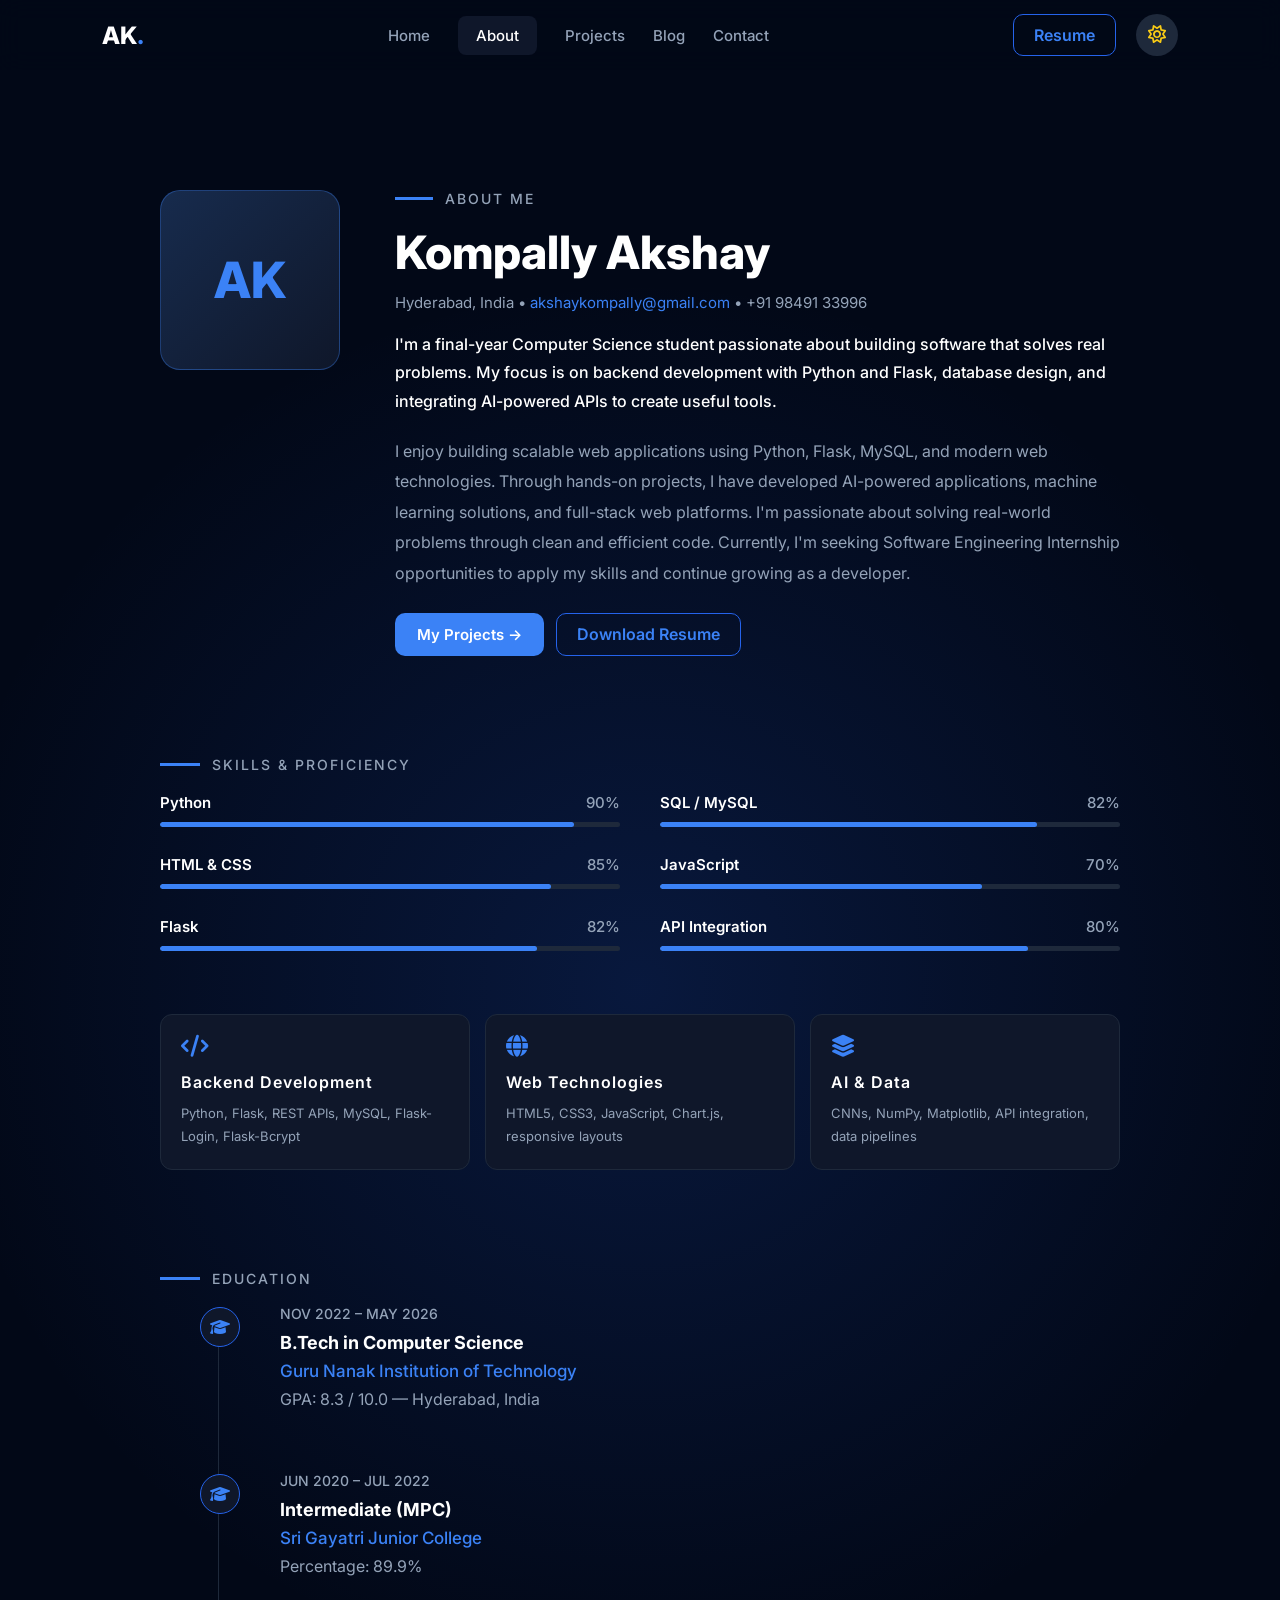
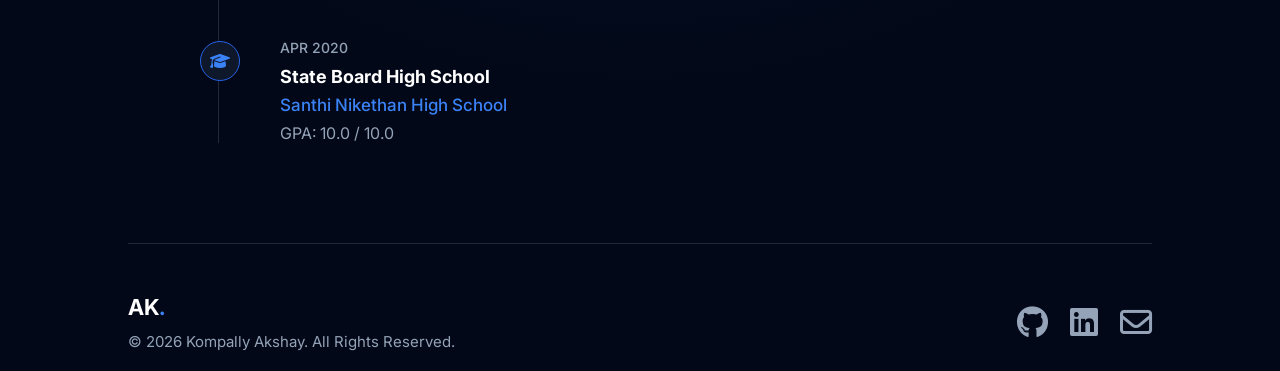
==== about.html @ cfcd13ac "Added the Portfoilio files" ====
<!DOCTYPE html>
<html lang="en">
<head>
<meta charset="UTF-8">
<meta name="viewport" content="width=device-width, initial-scale=1.0">
<title>Akshay Portfolio</title>

<link rel="preconnect" href="https://fonts.googleapis.com">
<link href="https://fonts.googleapis.com/css2?family=Inter:wght@300;400;500;600;700;800&display=swap" rel="stylesheet">

<link rel="stylesheet" href="style.css">

<link rel="stylesheet" href="https://cdnjs.cloudflare.com/ajax/libs/font-awesome/6.5.1/css/all.min.css">


</head>
<body>

<header class="navbar">
    <div class="logo">AK<span>.</span></div> 

    <nav>
        <ul>
            <li><a href="index.html">Home</a></li>
            <li><a class="active" href="about.html">About</a></li>
            <li><a href="projects.html">Projects</a></li>
            <li><a href="blog.html">Blog</a></li>
            <li><a href="contact.html">Contact</a></li>
        </ul>
    </nav>

    <div class="right-side">
        <a href="assets/Kompally_Akshay_Resume.pdf" target="_blank" class="resume-btn">Resume</a>
        <i class="fa-regular fa-sun" id="theme-toggle"></i>
    </div>
</header>
<br><br><br><br><br>

<section class="about-page">

    <div class="about-container">

        <div class="about-card">
            <h1>AK</h1>
        </div>

        <div class="about-content">

            <div class="about-title">
                <span class="line"></span>
                <h2>ABOUT ME</h2>
            </div>

            <h1 class="about-name">Kompally Akshay</h1>

            <div class="about-info">
                Hyderabad, India •
                <a href="#">akshaykompally@gmail.com</a>
                • +91 98491 33996
            </div>

            <p class="about-highlight">
                I'm a final-year Computer Science student passionate about building software that solves real problems.
                My focus is on backend development with Python and Flask, database design, and integrating AI-powered APIs to create useful tools.
            </p>

            <p class="about-description">
               I enjoy building scalable web applications using Python, Flask, MySQL, and modern web technologies. Through hands-on projects, 
               I have developed AI-powered applications, machine learning solutions, and full-stack web platforms. I'm passionate about solving real-world problems through clean and efficient code. Currently,
               I'm seeking Software Engineering Internship opportunities to apply my skills and continue growing as a developer.
            </p>

            <div class="about-buttons">
                <a href="projects.html" class="primary-btn">
                    My Projects →
                </a>

                <a href="assets/Kompally_Akshay_Resume.pdf" target="_blank" class="resume-btn">
                    Download Resume
                </a>
            </div>

        </div>

    </div>

</section>

<section class="skills-proficiency">

    <div class="section-title">
        <span class="line"></span>
        <h2>SKILLS & PROFICIENCY</h2>
    </div>

    <div class="skills-grid">

        <!-- Left Column -->

        <div class="skill-column">

            <div class="skill">
                <div class="skill-header">
                    <span>Python</span>
                    <span>90%</span>
                </div>

                <div class="progress-bar">
                    <div class="progress python"></div>
                </div>
            </div>

            <div class="skill">
                <div class="skill-header">
                    <span>HTML & CSS</span>
                    <span>85%</span>
                </div>

                <div class="progress-bar">
                    <div class="progress html"></div>
                </div>
            </div>

            <div class="skill">
                <div class="skill-header">
                    <span>Flask</span>
                    <span>82%</span>
                </div>

                <div class="progress-bar">
                    <div class="progress flask"></div>
                </div>
            </div>

        </div>

        <!-- Right Column -->

        <div class="skill-column">

            <div class="skill">
                <div class="skill-header">
                    <span>SQL / MySQL</span>
                    <span>82%</span>
                </div>

                <div class="progress-bar">
                    <div class="progress sql"></div>
                </div>
            </div>

            <div class="skill">
                <div class="skill-header">
                    <span>JavaScript</span>
                    <span>70%</span>
                </div>

                <div class="progress-bar">
                    <div class="progress js"></div>
                </div>
            </div>

            <div class="skill">
                <div class="skill-header">
                    <span>API Integration</span>
                    <span>80%</span>
                </div>

                <div class="progress-bar">
                    <div class="progress api"></div>
                </div>
            </div>

        </div>

    </div>

    <!-- Cards -->

    <div class="skill-cards">

        <div class="skill-card">

            <i class="fa-solid fa-code"></i>

            <h3>Backend Development</h3>

            <p>
                Python, Flask, REST APIs,
                MySQL, Flask-Login,
                Flask-Bcrypt
            </p>

        </div>

        <div class="skill-card">

            <i class="fa-solid fa-globe"></i>

            <h3>Web Technologies</h3>

            <p>
                HTML5, CSS3, JavaScript,
                Chart.js, responsive layouts
            </p>

        </div>

        <div class="skill-card">

            <i class="fa-solid fa-layer-group"></i>

            <h3>AI & Data</h3>

            <p>
                CNNs, NumPy, Matplotlib,
                API integration,
                data pipelines
            </p>

        </div>

    </div>

</section>


<section class="education-section">

    <div class="section-title">
        <span class="line"></span>
        <h2>EDUCATION</h2>
    </div>

    <div class="timeline">

        <!-- Item 1 -->

        <div class="timeline-item">

            <div class="timeline-icon">
                <i class="fa-solid fa-graduation-cap"></i>
            </div>

            <div class="timeline-content">

                <span class="timeline-date">
                    NOV 2022 – MAY 2026
                </span>

                <h3>B.Tech in Computer Science</h3>

                <h4>Guru Nanak Institution of Technology</h4>

                <p>
                    GPA: 8.3 / 10.0 — Hyderabad, India
                </p>

            </div>

        </div>

        <!-- Item 2 -->

        <div class="timeline-item">

            <div class="timeline-icon">
                <i class="fa-solid fa-graduation-cap"></i>
            </div>

            <div class="timeline-content">

                <span class="timeline-date">
                    JUN 2020 – JUL 2022
                </span>

                <h3>Intermediate (MPC)</h3>

                <h4>Sri Gayatri Junior College</h4>

                <p>
                    Percentage: 89.9%
                </p>

            </div>

        </div>

        <!-- Item 3 -->

        <div class="timeline-item">

            <div class="timeline-icon">
                <i class="fa-solid fa-graduation-cap"></i>
            </div>

            <div class="timeline-content">

                <span class="timeline-date">
                    APR 2020
                </span>

                <h3>State Board High School</h3>

                <h4>Santhi Nikethan High School</h4>

                <p>
                    GPA: 10.0 / 10.0
                </p>

            </div>

        </div>

    </div>

</section>


<footer class="footer">

    <div class="footer-content">

        <div class="footer-left">
            <h2>AK<span>.</span></h2>
            <p> © 2026 Kompally Akshay. All Rights Reserved.</p>
        </div>

        

        <div class="footer-right">
            <a href="https://github.com/Akshaykompally" target="_blank"><i class="fa-brands fa-github"></i></a>
            <a href="https://www.linkedin.com/in/kompallyakshay/" target="_blank"><i class="fa-brands fa-linkedin"></i></a>
            <a href="mailto:akshay.kompally@gmail.com" target="_blank"><i class="fa-regular fa-envelope"></i></a>
        </div>

    </div>

</footer> 

<script src="script.js"></script>

</body>
---- style.css ----
*{
    margin:0;
    padding:0;
    box-sizing:border-box;
    font-family:'Inter',sans-serif;
    scroll-behavior:smooth;
}

body{
    min-height:100vh;
    color:#fff;
    overflow-x:hidden;

    background:
    radial-gradient(circle at center,
    rgba(37,99,235,0.18),
    transparent 60%),
    #020817;
}

/* ==========================
   NAVBAR
========================== */

.navbar{
    width:100%;
    height:70px;
    display:flex;
    align-items:center;
    justify-content:space-between;
    padding:0 8%;
    position:fixed;
    top:0;
    left:0;
    z-index:1000;

    backdrop-filter:blur(12px);
    background:rgba(2,8,23,0.75);
}

.logo{
    font-size:24px;
    font-weight:800;
    color:#fff;
}

.logo span{
    color:#3b82f6;
}

.navbar ul{
    list-style:none;
    display:flex;
    gap:28px;
}

.navbar ul li a{
    text-decoration:none;
    color:#94a3b8;
    font-size:15px;
    font-weight:500;
    transition:0.3s;
}

.navbar ul li a:hover{
    color:#fff;
}

.navbar ul li a.active{
    color:#fff;
    background:#0f172a;
    padding:10px 18px;
    border-radius:8px;
}

.right-side{
    display:flex;
    align-items:center;
    gap:20px;
}

.resume-btn{
    background: transparent;
    color: #3b82f6;
    border: 1px solid #2563eb;
    padding: 10px 20px;
    border-radius: 10px;
    cursor: pointer;
    font-weight: 600;
    transition: all 0.3s ease;

    /* For anchor tag */
    text-decoration: none;
    display: inline-block;
}
.resume-btn:hover{
    background:#2563eb;
    color:#fff;
}

.right-side i{
    font-size:18px;
    color:#cbd5e1;
    cursor:pointer;
}

/* ==========================
   HERO SECTION
========================== */

.hero{
    max-width:650px;
    margin-left:28%;
    padding-top:160px;
}

.badge{
    display:inline-flex;
    align-items:center;
    gap:10px;

    background:#07152d;
    border:1px solid rgba(59,130,246,.25);

    color:#60a5fa;
    padding:10px 18px;
    border-radius:999px;

    font-size:14px;
    font-weight:500;

    margin-bottom:28px;
}

.dot{
    width:8px;
    height:8px;
    border-radius:50%;
    background:#3b82f6;
}

/* ==========================
   HEADING
========================== */

.hero h1{
    font-size:64px;
    line-height:1.05;
    font-weight:800;
    letter-spacing:-2px;
}

.hero h1 span{
    color:#3b82f6;
}

/* ==========================
   PARAGRAPH
========================== */

.hero p{
    margin-top:24px;
    color:#94a3b8;
    font-size:18px;
    line-height:1.8;
    max-width:620px;
}

/* ==========================
   BUTTONS
========================== */

.buttons{
    display:flex;
    gap:15px;
    margin-top:32px;
}

.primary-btn{
    text-decoration:none;
    background:#3b82f6;
    color:#fff;

    padding:14px 28px;
    border-radius:10px;

    font-size:16px;
    font-weight:600;

    transition:0.3s;
}

.primary-btn:hover{
    transform:translateY(-2px);
}

.primary-btn i{
    margin-left:8px;
}

.secondary-btn{
    text-decoration:none;
    color:#fff;

    border:1px solid #334155;
    padding:14px 28px;
    border-radius:10px;

    font-size:16px;
    font-weight:600;

    transition:0.3s;
}

.secondary-btn:hover{
    background:#0f172a;
}

/* ==========================
   SOCIALS
========================== */

.socials{
    display:flex;
    gap:22px;
    margin-top:35px;
}

.socials a{
    color:#94a3b8;
    font-size:22px;
    transition:0.3s;
}

.socials a:hover{
    color:#3b82f6;
    transform:translateY(-2px);
}

/* ==========================
   RESPONSIVE
========================== */

@media(max-width:1200px){

    .hero{
        margin-left:12%;
    }

    .hero h1{
        font-size:56px;
    }
}

@media(max-width:992px){

    .hero{
        margin-left:8%;
        padding-top:140px;
    }

    .hero h1{
        font-size:48px;
    }

    .hero p{
        font-size:16px;
    }
}

@media(max-width:768px){

    .navbar{
        padding:0 5%;
    }

    nav{
        display:none;
    }

    .hero{
        margin:0;
        padding:120px 5%;
    }

    .hero h1{
        font-size:42px;
    }

    .hero p{
        font-size:15px;
        line-height:1.7;
    }

    .buttons{
        flex-direction:column;
        width:100%;
    }

    .primary-btn,
    .secondary-btn{
        text-align:center;
    }
}

@media(max-width:480px){

    .hero h1{
        font-size:34px;
    }

    .badge{
        font-size:12px;
        padding:8px 15px;
    }

    .hero p{
        font-size:14px;
    }

    .socials a{
        font-size:20px;
    }
}


/* Light Mode */

body.light-mode{
    background:#ffffff;
    color:#0f172a;
}

body.light-mode .navbar{
    background:rgba(255,255,255,0.9);
    border-bottom:1px solid #e2e8f0;
}

body.light-mode .logo{
    color:#0f172a;
}

body.light-mode .navbar ul li a{
    color:#475569;
}

body.light-mode .navbar ul li a:hover{
    color:#2563eb;
}

body.light-mode .navbar ul li a.active{
    background:#dbeafe;
    color:#2563eb;
}

body.light-mode .hero p{
    color:#475569;
}

body.light-mode .badge{
    background:#eff6ff;
    border:1px solid #bfdbfe;
    color:#2563eb;
}

body.light-mode .secondary-btn{
    color:#0f172a;
    border:1px solid #cbd5e1;
}

body.light-mode .secondary-btn:hover{
    background:#f1f5f9;
}

body.light-mode .socials a{
    color:#475569;
}

body.light-mode .socials a:hover{
    color:#2563eb;
}

body.light-mode .right-side i{
    color:#0f172a;
}


/* ==========================
   SKILLS SECTION
========================== */

.skills-section{
    width:80%;
    margin:120px auto;
}

.section-title{
    display:flex;
    align-items:center;
    gap:14px;
    margin-bottom:45px;
}

.line{
    width:42px;
    height:3px;
    background:#3b82f6;
}

.section-title h2{
    font-size:16px;
    font-weight:500;
    letter-spacing:2px;
    color:#94a3b8;
}

/* ==========================
   GRID
========================== */

.skills-grid{
    display:grid;
    grid-template-columns:repeat(4,1fr);
    gap:30px;
}

/* ==========================
   CARD
========================== */

.skill-card{
    background:#0f172a;
    border:1px solid #1e293b;
    border-radius:12px;

    padding:24px;
    min-height:140px;

    transition:0.3s ease;
}

.skill-card:hover{
    transform:translateY(-5px);
    border-color:#2563eb;
    box-shadow:0 10px 25px rgba(37,99,235,0.15);
}

.skill-card h3{
    color:#3b82f6;
    font-size:13px;
    font-weight:600;
    letter-spacing:1px;
    margin-bottom:18px;
}

/* ==========================
   TAGS
========================== */

.tags{
    display:flex;
    flex-wrap:wrap;
    gap:8px;
}

.tags span{
    background:#1e293b;
    color:#f8fafc;

    font-size:11px;
    font-weight:500;

    padding:6px 12px;
    border-radius:8px;

    transition:0.3s;
}

.tags span:hover{
    background:#2563eb;
}

/* ==========================
   RESPONSIVE
========================== */

@media(max-width:1200px){

    .skills-grid{
        grid-template-columns:repeat(2,1fr);
    }
}

@media(max-width:768px){

    .skills-section{
        width:90%;
    }

    .skills-grid{
        grid-template-columns:1fr;
    }

    .skill-card{
        min-height:auto;
    }
}


.skills-section{
    width:80%;
    margin:120px auto;
}

.skill-card{
    background:#0f172a;
    border:1px solid #1e293b;
    border-radius:12px;
    padding:24px;
}

.skill-card h3{
    color:#3b82f6;
}

.tags span{
    background:#1e293b;
    color:#f8fafc;
}

/* ==========================
   LIGHT MODE SKILLS
========================== */

body.light-mode .section-title h2{
    color:#475569;
}

body.light-mode .skill-card{
    background:#ffffff;
    border:1px solid #dbeafe;
    box-shadow:0 4px 15px rgba(0,0,0,0.05);
}

body.light-mode .skill-card h3{
    color:#2563eb;
}

body.light-mode .tags span{
    background:#eff6ff;
    color:#1e293b;
}

body.light-mode .tags span:hover{
    background:#2563eb;
    color:white;
}

body.light-mode .line{
    background:#2563eb;
}

/* =======================
   PROJECT SECTION
======================= */

.projects-section{
    width:80%;
    margin:120px auto;
}

.projects-header{
    display:flex;
    justify-content:space-between;
    align-items:center;
    margin-bottom:40px;
}

.section-title{
    display:flex;
    align-items:center;
    gap:14px;
}

.line{
    width:40px;
    height:3px;
    background:#3b82f6;
}

.section-title h2{
    font-size:16px;
    letter-spacing:2px;
    color:#94a3b8;
    font-weight:500;
}

.all-projects{
    color:#3b82f6;
    text-decoration:none;
    font-size:16px;
    font-weight:500;
}

/* =======================
   GRID
======================= */

.projects-grid{
    display:grid;
    grid-template-columns:repeat(3,1fr);
    gap:30px;
}

/* =======================
   CARD
======================= */

.project-card{
    background:#0f172a;
    border:1px solid #1e293b;
    border-radius:14px;
    padding:30px;
    transition:.3s;
}

.project-card:hover{
    transform:translateY(-5px);
    border-color:#2563eb;
}

.card-top{
    display:flex;
    justify-content:space-between;
    align-items:center;
    margin-bottom:25px;
}

.project-icon{
    width:52px;
    height:52px;
    background:#172554;
    border-radius:12px;

    display:flex;
    justify-content:center;
    align-items:center;

    color:#3b82f6;
    font-size:22px;
}

.external-link{
    color:#94a3b8;
    font-size:22px;
}

.project-card h3{
    font-size:28px;
    color:white;
    margin-bottom:18px;
}

.project-card p{
    color:#94a3b8;
    font-size:18px;
    line-height:1.8;
    margin-bottom:25px;
}

/* =======================
   TAGS
======================= */

.tags{
    display:flex;
    flex-wrap:wrap;
    gap:10px;
}

.tags span{
    background:#1e293b;
    color:#e2e8f0;
    padding:7px 14px;
    border-radius:8px;
    font-size:13px;
}

/* =======================
   LIGHT MODE
======================= */

body.light-mode .project-card{
    background:#ffffff;
    border:1px solid #dbeafe;
}

body.light-mode .project-card h3{
    color:#0f172a;
}

body.light-mode .project-card p{
    color:#475569;
}

body.light-mode .tags span{
    background:#eff6ff;
    color:#1e293b;
}

body.light-mode .project-icon{
    background:#dbeafe;
    color:#2563eb;
}

body.light-mode .section-title h2{
    color:#475569;
}

/* =======================
   MOBILE
======================= */

@media(max-width:1100px){

    .projects-grid{
        grid-template-columns:1fr;
    }

}

@media(max-width:768px){

    .projects-section{
        width:90%;
    }

    .projects-header{
        flex-direction:column;
        align-items:flex-start;
        gap:20px;
    }

    .project-card h3{
        font-size:22px;
    }

    .project-card p{
        font-size:15px;
    }
}

/* Section Title */

.section-title h2{
    font-size:15px;
    letter-spacing:2px;
    font-weight:500;
}

/* All Projects Link */

.all-projects{
    font-size:15px;
    font-weight:500;
}

/* Project Title */

.project-card h3{
    font-size:18px;
    font-weight:600;
    margin-bottom:14px;
}

/* Description */

.project-card p{
    font-size:14px;
    line-height:1.7;
    margin-bottom:20px;
}

/* Tags */

.tags span{
    font-size:11px;
    padding:6px 10px;
}

/* Icons */

.project-icon{
    width:46px;
    height:46px;
    font-size:18px;
}

.external-link{
    font-size:18px;
}

.project-card h3{
    font-size:16px;
}

.project-card p{
    font-size:13px;
}

.tags span{
    font-size:10px;
    padding:5px 9px;
}

.section-title h2{
    font-size:14px;
}.project-card{
    padding:24px;
}

.card-top{
    margin-bottom:20px;
}

/* ==========================
   CTA SECTION
========================== */

.cta-section{
    width:80%;
    margin:120px auto 80px;
}

.cta-box{
    background:linear-gradient(
        90deg,
        #0f1f3c 0%,
        #0b1730 50%,
        #091224 100%
    );

    border:1px solid #1d4ed8;
    border-radius:18px;

    text-align:center;

    padding:70px 40px;
}

.cta-box h2{
    color:white;
    font-size:34px;
    font-weight:700;
    margin-bottom:20px;
}

.cta-box p{
    color:#94a3b8;
    font-size:16px;
    line-height:1.8;
    max-width:700px;
    margin:0 auto 35px;
}

.cta-btn{
    display:inline-flex;
    align-items:center;
    gap:10px;

    background:#3b82f6;
    color:white;

    text-decoration:none;

    padding:15px 30px;
    border-radius:10px;

    font-size:16px;
    font-weight:600;

    transition:.3s;
}

.cta-btn:hover{
    transform:translateY(-3px);
}

.cta-btn span{
    font-size:24px;
}

/* ==========================
   FOOTER
========================== */

.footer{
    width:80%;
    margin:auto;
    border-top:1px solid #1e293b;
    padding:50px 0 20px;
}

.footer-content{
    display:flex;
    justify-content:space-between;
    align-items:center;
}

.footer-left h2{
    color:white;
    font-size:22px;
    margin-bottom:12px;
}

.footer-left span{
    color:#3b82f6;
}

.footer-left p{
    color:#94a3b8;
    font-size:15px;
}

.footer-center{
    display:flex;
    gap:35px;
}

.footer-center a{
    color:#94a3b8;
    text-decoration:none;
    font-size:15px;
    transition:.3s;
}

.footer-center a:hover{
    color:#3b82f6;
}

.footer-right{
    display:flex;
    gap:22px;
}

.footer-right a{
    color:#94a3b8;
    font-size:32px;
    transition:.3s;
}

.footer-right a:hover{
    color:#3b82f6;
}

/* ==========================
   LIGHT MODE
========================== */

body.light-mode .cta-box{
    background:#ffffff;
    border:1px solid #dbeafe;
}

body.light-mode .cta-box h2{
    color:#0f172a;
}

body.light-mode .cta-box p{
    color:#475569;
}

body.light-mode .footer{
    border-top:1px solid #e2e8f0;
}

body.light-mode .footer-left h2{
    color:#0f172a;
}

body.light-mode .footer-left p,
body.light-mode .footer-center a,
body.light-mode .footer-right a{
    color:#475569;
}

body.light-mode .footer-center a:hover,
body.light-mode .footer-right a:hover{
    color:#2563eb;
}

/* ==========================
   MOBILE
========================== */

@media(max-width:768px){

    .cta-section,
    .footer{
        width:90%;
    }

    .cta-box{
        padding:50px 25px;
    }

    .cta-box h2{
        font-size:28px;
    }

    .footer-content{
        flex-direction:column;
        gap:30px;
        text-align:center;
    }

    .footer-center{
        flex-wrap:wrap;
        justify-content:center;
        gap:20px;
    }
}

html{
    scroll-behavior:smooth;
}

body.light-mode .skill-card,
body.light-mode .project-card,
body.light-mode .cta-box{

    background:#ffffff;
    border:1px solid #94a3b8;

    box-shadow:
    0 1px 3px rgba(0,0,0,0.08),
    0 8px 24px rgba(0,0,0,0.05);
}

body.light-mode .skill-card:hover,
body.light-mode .project-card:hover{

    border-color:#2563eb;

    box-shadow:
    0 4px 12px rgba(37,99,235,0.15),
    0 12px 30px rgba(37,99,235,0.08);

    transform:translateY(-4px);
}


/* ==========================
   ABOUT SECTION
========================== */

.about-page{
    width:75%;
    margin:90px auto 100px;
}

.about-container{
    display:flex;
    align-items:flex-start;
    gap:55px;
}

/* LEFT CARD */

.about-card{
    width:180px;
    height:180px;

    display:flex;
    justify-content:center;
    align-items:center;

    border-radius:20px;

    background:linear-gradient(
        135deg,
        #172b4d,
        #0f172a
    );

    border:1px solid rgba(59,130,246,.35);

    flex-shrink:0;
}

.about-card h1{
    font-size:50px;
    font-weight:800;
    color:#3b82f6;
}

/* RIGHT CONTENT */

.about-content{
    flex:1;
    max-width:800px;
}

/* TITLE */

.about-title{
    display:flex;
    align-items:center;
    gap:12px;
    margin-bottom:20px;
}

.about-title .line{
    width:38px;
    height:3px;
    background:#3b82f6;
}

.about-title h2{
    color:#94a3b8;
    font-size:14px;
    font-weight:500;
    letter-spacing:2px;
    text-transform:uppercase;
}

/* NAME */

.about-name{
    font-size:46px;
    font-weight:800;
    color:#ffffff;
    line-height:1.1;
    margin-bottom:15px;
}

/* INFO */

.about-info{
    color:#94a3b8;
    font-size:15px;
    margin-bottom:18px;
}

.about-info a{
    color:#3b82f6;
    text-decoration:none;
}

.about-info a:hover{
    text-decoration:underline;
}

/* HIGHLIGHT TEXT */

.about-highlight{
    color:#ffffff;
    font-size:16px;
    font-weight:500;
    line-height:1.8;
    margin-bottom:20px;
}

/* DESCRIPTION */

.about-description{
    color:#94a3b8;
    font-size:16px;
    line-height:1.9;
    margin-bottom:25px;
}

/* BUTTONS */

.about-buttons{
    display:flex;
    gap:12px;
    margin-top:25px;
}

.primary-btn{
    display:inline-flex;
    align-items:center;
    gap:10px;

    background:#3b82f6;
    color:#ffffff;

    text-decoration:none;
    font-weight:600;
    font-size:15px;

    padding:12px 22px;
    border-radius:10px;

    transition:all .3s ease;
}

.primary-btn:hover{
    transform:translateY(-2px);
}

.secondary-btn{
    display:inline-flex;
    align-items:center;

    color:#ffffff;
    text-decoration:none;

    font-size:15px;
    font-weight:600;

    padding:12px 22px;

    border:1px solid #23314f;
    border-radius:10px;

    transition:all .3s ease;
}

.secondary-btn:hover{
    border-color:#3b82f6;
}

/* ==========================
   LIGHT MODE
========================== */

body.light-mode .about-card{
    background:#f8fafc;
    border:1px solid #cbd5e1;
}

body.light-mode .about-name{
    color:#0f172a;
}

body.light-mode .about-highlight{
    color:#0f172a;
}

body.light-mode .about-description{
    color:#475569;
}

body.light-mode .about-info{
    color:#64748b;
}

body.light-mode .secondary-btn{
    color:#0f172a;
    border:1px solid #cbd5e1;
}

/* ==========================
   MOBILE
========================== */

@media(max-width:900px){

    .about-page{
        width:90%;
    }

    .about-container{
        flex-direction:column;
        align-items:center;
        text-align:center;
        gap:35px;
    }

    .about-card{
        width:150px;
        height:150px;
    }

    .about-card h1{
        font-size:42px;
    }

    .about-name{
        font-size:36px;
    }

    .about-highlight,
    .about-description{
        font-size:15px;
    }

    .about-buttons{
        justify-content:center;
        flex-wrap:wrap;
    }
}


/* ==========================
   SKILLS & PROFICIENCY
========================== */

.skills-proficiency{
    width:75%;
    margin:90px auto;
}

/* SECTION TITLE */

.section-title{
    display:flex;
    align-items:center;
    gap:12px;
    margin-bottom:40px;
}

.section-title .line{
    width:40px;
    height:3px;
    background:#3b82f6;
}

.section-title h2{
    color:#94a3b8;
    font-size:14px;
    font-weight:500;
    letter-spacing:2px;
}

/* SKILL BARS */

.skills-grid{
    display:grid;
    grid-template-columns:1fr 1fr;
    gap:40px;
}

.skill{
    margin-bottom:28px;
}

.skill-header{
    display:flex;
    justify-content:space-between;
    align-items:center;

    margin-bottom:10px;

    color:white;
    font-size:15px;
    font-weight:600;
}

.skill-header span:last-child{
    color:#94a3b8;
    font-weight:500;
}

.progress-bar{
    width:100%;
    height:5px;

    background:#1e293b;
    border-radius:50px;

    overflow:hidden;
}

.progress{
    height:100%;
    background:#3b82f6;
    border-radius:50px;
}

/* SKILL PERCENTAGES */

.python{
    width:90%;
}

.html{
    width:85%;
}

.flask{
    width:82%;
}

.sql{
    width:82%;
}

.js{
    width:70%;
}

.api{
    width:80%;
}

/* CARDS */

.skill-cards{
    display:grid;
    grid-template-columns:repeat(3,1fr);
    gap:15px;
    margin-top:35px;
}

.skill-card{
    background:#0f172a;
    border:1px solid #1e293b;

    border-radius:12px;
    padding:20px;

    transition:0.3s;
}

.skill-card:hover{
    transform:translateY(-4px);
    border-color:#3b82f6;
}

.skill-card i{
    font-size:22px;
    color:#3b82f6;
    margin-bottom:15px;
}

.skill-card h3{
    color:white;
    font-size:16px;
    font-weight:600;
    margin-bottom:10px;
}

.skill-card p{
    color:#94a3b8;
    font-size:13px;
    line-height:1.8;
}

/* ==========================
   LIGHT MODE
========================== */

body.light-mode .skill-header{
    color:#0f172a;
}

body.light-mode .progress-bar{
    background:#e2e8f0;
}

body.light-mode .skill-card{
    background:#ffffff;
    border:1px solid #cbd5e1;
}

body.light-mode .skill-card h3{
    color:#0f172a;
}

body.light-mode .skill-card p{
    color:#64748b;
}

body.light-mode .skill-card:hover{
    border-color:#3b82f6;
}

/* ==========================
   RESPONSIVE
========================== */

@media(max-width:900px){

    .skills-proficiency{
        width:90%;
    }

    .skills-grid{
        grid-template-columns:1fr;
        gap:10px;
    }

    .skill-cards{
        grid-template-columns:1fr;
    }

    .skill-card{
        padding:18px;
    }
}


/* ==========================
   EDUCATION SECTION
========================== */

.education-section{
    width:75%;
    margin:100px auto;
}

.section-title{
    display:flex;
    align-items:center;
    gap:14px;
    margin-bottom:60px;
}

.section-title .line{
    width:42px;
    height:3px;
    background:#3b82f6;
}

.section-title h2{
    color:#94a3b8;
    font-size:15px;
    letter-spacing:2px;
    font-weight:500;
}

/* TIMELINE */

.timeline{
    position:relative;
    margin-left:40px;
}

.timeline::before{
    content:"";
    position:absolute;
    left:18px;
    top:0;
    bottom:0;

    width:1px;
    background:#1e293b;
}

.timeline-item{
    position:relative;
    display:flex;
    gap:40px;
    margin-bottom:65px;
}

.timeline-icon{
    width:40px;
    height:40px;

    display:flex;
    align-items:center;
    justify-content:center;

    border-radius:50%;

    background:#0f172a;
    border:1px solid #2563eb;

    color:#3b82f6;

    position:relative;
    z-index:2;
}

.timeline-content{
    margin-top:-2px;
}

.timeline-date{
    display:block;

    color:#94a3b8;
    font-size:14px;
    font-weight:500;

    margin-bottom:10px;
}

.timeline-content h3{
    color:#ffffff;
    font-size:18px;
    font-weight:700;

    margin-bottom:8px;
}

.timeline-content h4{
    color:#3b82f6;
    font-size:17px;
    font-weight:500;

    margin-bottom:8px;
}

.timeline-content p{
    color:#94a3b8;
    font-size:16px;
}

/* ==========================
   LIGHT MODE
========================== */

body.light-mode .timeline::before{
    background:#cbd5e1;
}

body.light-mode .timeline-icon{
    background:#ffffff;
    border:1px solid #3b82f6;
}

body.light-mode .timeline-content h3{
    color:#0f172a;
}

body.light-mode .timeline-date,
body.light-mode .timeline-content p{
    color:#64748b;
}

/* ==========================
   MOBILE
========================== */

@media(max-width:768px){

    .education-section{
        width:90%;
    }

    .timeline{
        margin-left:0;
    }

    .timeline-item{
        gap:20px;
    }

    .timeline-content h3{
        font-size:16px;
    }

    .timeline-content h4{
        font-size:15px;
    }

    .timeline-content p{
        font-size:14px;
    }
}


/* ==========================
   PROJECTS SECTION
========================== */

.projects-case-study{
    width:75%;
    margin:70px auto;
}

/* TITLE */

.section-title{
    display:flex;
    align-items:center;
    gap:10px;
    margin-bottom:18px;
}

.section-title .line{
    width:36px;
    height:3px;
    background:#3b82f6;
}

.section-title h2{
    color:#94a3b8;
    font-size:13px;
    font-weight:500;
    letter-spacing:2px;
}

/* MAIN HEADING */

.project-heading{
    font-size:40px;
    font-weight:800;
    color:#ffffff;
    margin-bottom:12px;
}

.project-intro{
    max-width:650px;
    color:#94a3b8;
    font-size:15px;
    line-height:1.8;
    margin-bottom:50px;
}

/* PROJECT ROW */

.project-row{
    display:flex;
    justify-content:space-between;
    align-items:center;
    gap:25px;
}

.project-content{
    flex:1;
}

/* PROJECT NUMBER */

.project-number{
    display:block;
    color:#3b82f6;
    font-size:12px;
    font-weight:700;
    letter-spacing:1px;
    margin-bottom:8px;
}

/* PROJECT TITLE */

.project-content h2{
    color:#ffffff;
    font-size:30px;
    font-weight:700;
    margin-bottom:8px;
}

.project-content p{
    color:#94a3b8;
    font-size:15px;
    margin-bottom:18px;
}

/* TAGS */

.project-tags{
    display:flex;
    flex-wrap:wrap;
    gap:8px;
}

.project-tags span{
    background:#0f172a;
    color:#3b82f6;

    padding:5px 11px;
    border-radius:999px;

    font-size:12px;
    font-weight:500;

    border:1px solid rgba(59,130,246,.15);
}

/* GITHUB BUTTON */

.github-btn{
    display:flex;
    align-items:center;
    gap:8px;

    padding:10px 18px;

    border:1px solid #1e293b;
    border-radius:10px;

    text-decoration:none;
    color:#ffffff;

    font-size:15px;
    font-weight:600;

    transition:all .3s ease;
}

.github-btn:hover{
    border-color:#3b82f6;
    transform:translateY(-2px);
}

.github-btn i{
    font-size:18px;
}

/* ==========================
   LIGHT MODE
========================== */

body.light-mode .project-heading,
body.light-mode .project-content h2{
    color:#0f172a;
}

body.light-mode .project-intro,
body.light-mode .project-content p{
    color:#64748b;
}

body.light-mode .github-btn{
    color:#0f172a;
    border:1px solid #cbd5e1;
}

body.light-mode .project-tags span{
    background:#e2e8f0;
    color:#2563eb;
}

/* ==========================
   MOBILE
========================== */

@media(max-width:900px){

    .projects-case-study{
        width:90%;
    }

    .project-heading{
        font-size:32px;
    }

    .project-intro{
        font-size:14px;
    }

    .project-row{
        flex-direction:column;
        align-items:flex-start;
    }

    .project-content h2{
        font-size:24px;
    }

    .project-content p{
        font-size:14px;
    }

    .github-btn{
        font-size:14px;
    }

}



/* ==========================
   CASE STUDY GRID
========================== */

.case-study-grid{
    width:75%;
    margin:50px auto;

    display:grid;
    grid-template-columns:1fr 1fr;
    gap:15px;
}

/* CARD */

.case-card{
    background:#0f172a;

    border:1px solid #1e293b;
    border-radius:12px;

    padding:18px;

    height:fit-content;

    transition:all .3s ease;
}

.case-card:hover{
    border-color:#3b82f6;
}

/* HEADINGS */

.case-card h3{
    color:#94a3b8;

    font-size:12px;
    font-weight:700;

    letter-spacing:1px;
    text-transform:uppercase;

    margin-bottom:10px;
}

/* PARAGRAPHS */

.case-card p{
    color:#ffffff;

    font-size:14px;
    line-height:1.7;

    font-weight:400;
}

/* LAST CARD DASHED BORDER */

.case-card:last-child{
    border-style:dashed;
}

/* ==========================
   LIGHT MODE
========================== */

body.light-mode .case-card{
    background:#ffffff;
    border:1px solid #cbd5e1;
}

body.light-mode .case-card:hover{
    border-color:#3b82f6;
}

body.light-mode .case-card h3{
    color:#64748b;
}

body.light-mode .case-card p{
    color:#0f172a;
}

/* ==========================
   RESPONSIVE
========================== */

@media(max-width:900px){

    .case-study-grid{
        width:90%;
        grid-template-columns:1fr;
        gap:12px;
    }

    .case-card{
        padding:16px;
    }

    .case-card h3{
        font-size:11px;
    }

    .case-card p{
        font-size:13px;
        line-height:1.6;
    }
}


/* ==========================
   CONTACT SECTION
========================== */

.contact-section{
    width:75%;
    margin:90px auto;

    display:grid;
    grid-template-columns:1fr 1fr;
    gap:80px;
}

/* SECTION TITLE */

.section-title{
    display:flex;
    align-items:center;
    gap:12px;

    margin-bottom:20px;
}

.section-title .line{
    width:40px;
    height:3px;
    background:#3b82f6;
}

.section-title h2{
    color:#94a3b8;
    font-size:14px;
    letter-spacing:2px;
    font-weight:500;
}

/* LEFT */

.contact-left h1{
    color:white;
    font-size:52px;
    font-weight:800;

    margin-bottom:25px;
}

.contact-desc{
    color:#94a3b8;

    font-size:17px;
    line-height:2;

    margin-bottom:40px;

    max-width:500px;
}

/* INFO */

.contact-info{
    display:flex;
    flex-direction:column;
    gap:22px;
}

.info-item{
    display:flex;
    gap:15px;
    align-items:flex-start;
}

.info-icon{
    width:46px;
    height:46px;

    display:flex;
    align-items:center;
    justify-content:center;

    background:#0f172a;
    border-radius:10px;

    color:#3b82f6;
    font-size:20px;
}

.info-item span{
    color:#94a3b8;
    font-size:14px;
}

.info-item h4{
    color:white;
    font-size:16px;
    font-weight:500;

    margin-top:5px;
}

/* SOCIALS */

.contact-socials{
    display:flex;
    gap:15px;
    margin-top:35px;
}

.contact-socials a{
    width:48px;
    height:48px;

    display:flex;
    justify-content:center;
    align-items:center;

    border:1px solid #1e293b;
    border-radius:10px;

    color:#94a3b8;
    text-decoration:none;

    transition:.3s;
}

.contact-socials a:hover{
    border-color:#3b82f6;
    color:#3b82f6;
}

/* FORM */

.contact-form-box{
    background:#0f172a;

    border:1px solid #1e293b;
    border-radius:18px;

    padding:35px;
}

.form-row{
    display:grid;
    grid-template-columns:1fr 1fr;
    gap:18px;
}

.input-group{
    display:flex;
    flex-direction:column;
    margin-bottom:20px;
}

.input-group label{
    color:white;
    font-size:15px;
    font-weight:600;

    margin-bottom:8px;
}

.input-group input,
.input-group textarea{
    background:#0b1120;

    border:1px solid #1e293b;
    border-radius:10px;

    color:white;

    padding:15px;
    font-size:15px;

    outline:none;
}

.input-group textarea{
    height:170px;
    resize:none;
}

.input-group small{
    margin-top:10px;
    color:#94a3b8;
    font-size:13px;
}

/* BUTTON */

.send-btn{
    border:none;

    background:#3b82f6;
    color:white;

    padding:14px 24px;

    border-radius:10px;

    font-size:16px;
    font-weight:600;

    cursor:pointer;
}

.send-btn i{
    margin-right:10px;
}

/* ==========================
   LIGHT MODE
========================== */

body.light-mode .contact-left h1,
body.light-mode .info-item h4,
body.light-mode label{
    color:#0f172a;
}

body.light-mode .contact-form-box{
    background:white;
    border:1px solid #cbd5e1;
}

body.light-mode input,
body.light-mode textarea{
    background:#f8fafc;
    color:#0f172a;
    border:1px solid #cbd5e1;
}

body.light-mode .info-icon{
    background:#eff6ff;
}

/* ==========================
   MOBILE
========================== */

@media(max-width:900px){

    .contact-section{
        width:90%;
        grid-template-columns:1fr;
        gap:50px;
    }

    .contact-left h1{
        font-size:40px;
    }

    .form-row{
        grid-template-columns:1fr;
    }

}


/* =========================
   BLOG SECTION
========================= */

.blog-section{
    max-width:950px;
    margin:140px auto 80px;
    padding:0 20px;
}

.category{
    color:#94a3b8;
    font-size:13px;
    font-weight:500;
    letter-spacing:2px;
    text-transform:uppercase;
    position:relative;
    padding-left:55px;
}

.category::before{
    content:"";
    position:absolute;
    left:0;
    top:50%;
    transform:translateY(-50%);
    width:40px;
    height:2px;
    background:#3b82f6;
}

.heading h1{
    font-size:48px;
    font-weight:700;
    margin:18px 0 12px;
    color:#ffffff;
}

.heading p{
    font-size:18px;
    color:#94a3b8;
    line-height:1.7;
    margin-bottom:40px;
}

/* =========================
   BLOG CARDS
========================= */

.blog-card{
    background:#0f172a;
    border:1px solid #1e293b;
    border-radius:18px;
    padding:28px;
    margin-bottom:30px;
    transition:.3s ease;
    cursor:pointer;
}

.blog-card:hover{
    border-color:#2563eb;
    transform:translateY(-4px);
    box-shadow:0 10px 25px rgba(37,99,235,.15);
}

.tags{
    display:flex;
    flex-wrap:wrap;
    gap:10px;
    margin-bottom:20px;
}

.tags span{
    background:#112a58;
    color:#60a5fa;
    font-size:13px;
    font-weight:500;
    padding:6px 12px;
    border-radius:999px;
}

.blog-card h2{
    font-size:18px;
    font-weight:700;
    line-height:1.6;
    color:#ffffff;
    margin-bottom:14px;
}

.description{
    color:#94a3b8;
    font-size:16px;
    line-height:1.8;
    margin-bottom:26px;
}

.date{
    color:#94a3b8;
    font-size:14px;
}

/* =========================
   TOGGLE BUTTON
========================= */

#theme-toggle{
    width:42px;
    height:42px;
    display:flex;
    align-items:center;
    justify-content:center;
    border-radius:50%;
    cursor:pointer;
    transition:.3s ease;
    font-size:18px;
    background:#1e293b;
    color:#facc15;
}

#theme-toggle:hover{
    transform:rotate(20deg);
}

/* =========================
   LIGHT MODE
========================= */

body.light-mode .blog-section{
    background:#f8fafc;
}

body.light-mode .heading h1,
body.light-mode .blog-title{
    color:#0f172a !important;
}

body.light-mode .heading p{
    color:#64748b;
}

body.light-mode .category{
    color:#64748b;
}

body.light-mode .category::before{
    background:#2563eb;
}

body.light-mode .blog-card{
    background:#ffffff;
    border:1px solid #e2e8f0;
    box-shadow:0 4px 12px rgba(0,0,0,.05);
}

body.light-mode .blog-card:hover{
    border-color:#3b82f6;
    box-shadow:0 10px 25px rgba(0,0,0,.08);
}

body.light-mode .blog-card h2{
    color:#0f172a;
}

body.light-mode .description{
    color:#475569;
}

body.light-mode .date{
    color:#64748b;
}

body.light-mode .tags span{
    background:#dbeafe;
    color:#2563eb;
}

body.light-mode #theme-toggle{
    background:#ffffff;
    color:#334155;
    box-shadow:0 2px 12px rgba(0,0,0,.08);
}

/* =========================
   RESPONSIVE
========================= */

@media(max-width:768px){

    .heading h1{
        font-size:40px;
    }

    .heading p{
        font-size:16px;
    }

    .blog-card{
        padding:24px;
    }
}

@media(max-width:480px){

    .heading h1{
        font-size:34px;
    }

    .heading p{
        font-size:15px;
    }

    .blog-card{
        padding:20px;
    }

    .blog-card h2{
        font-size:16px;
    }

    .description{
        font-size:14px;
    }
}
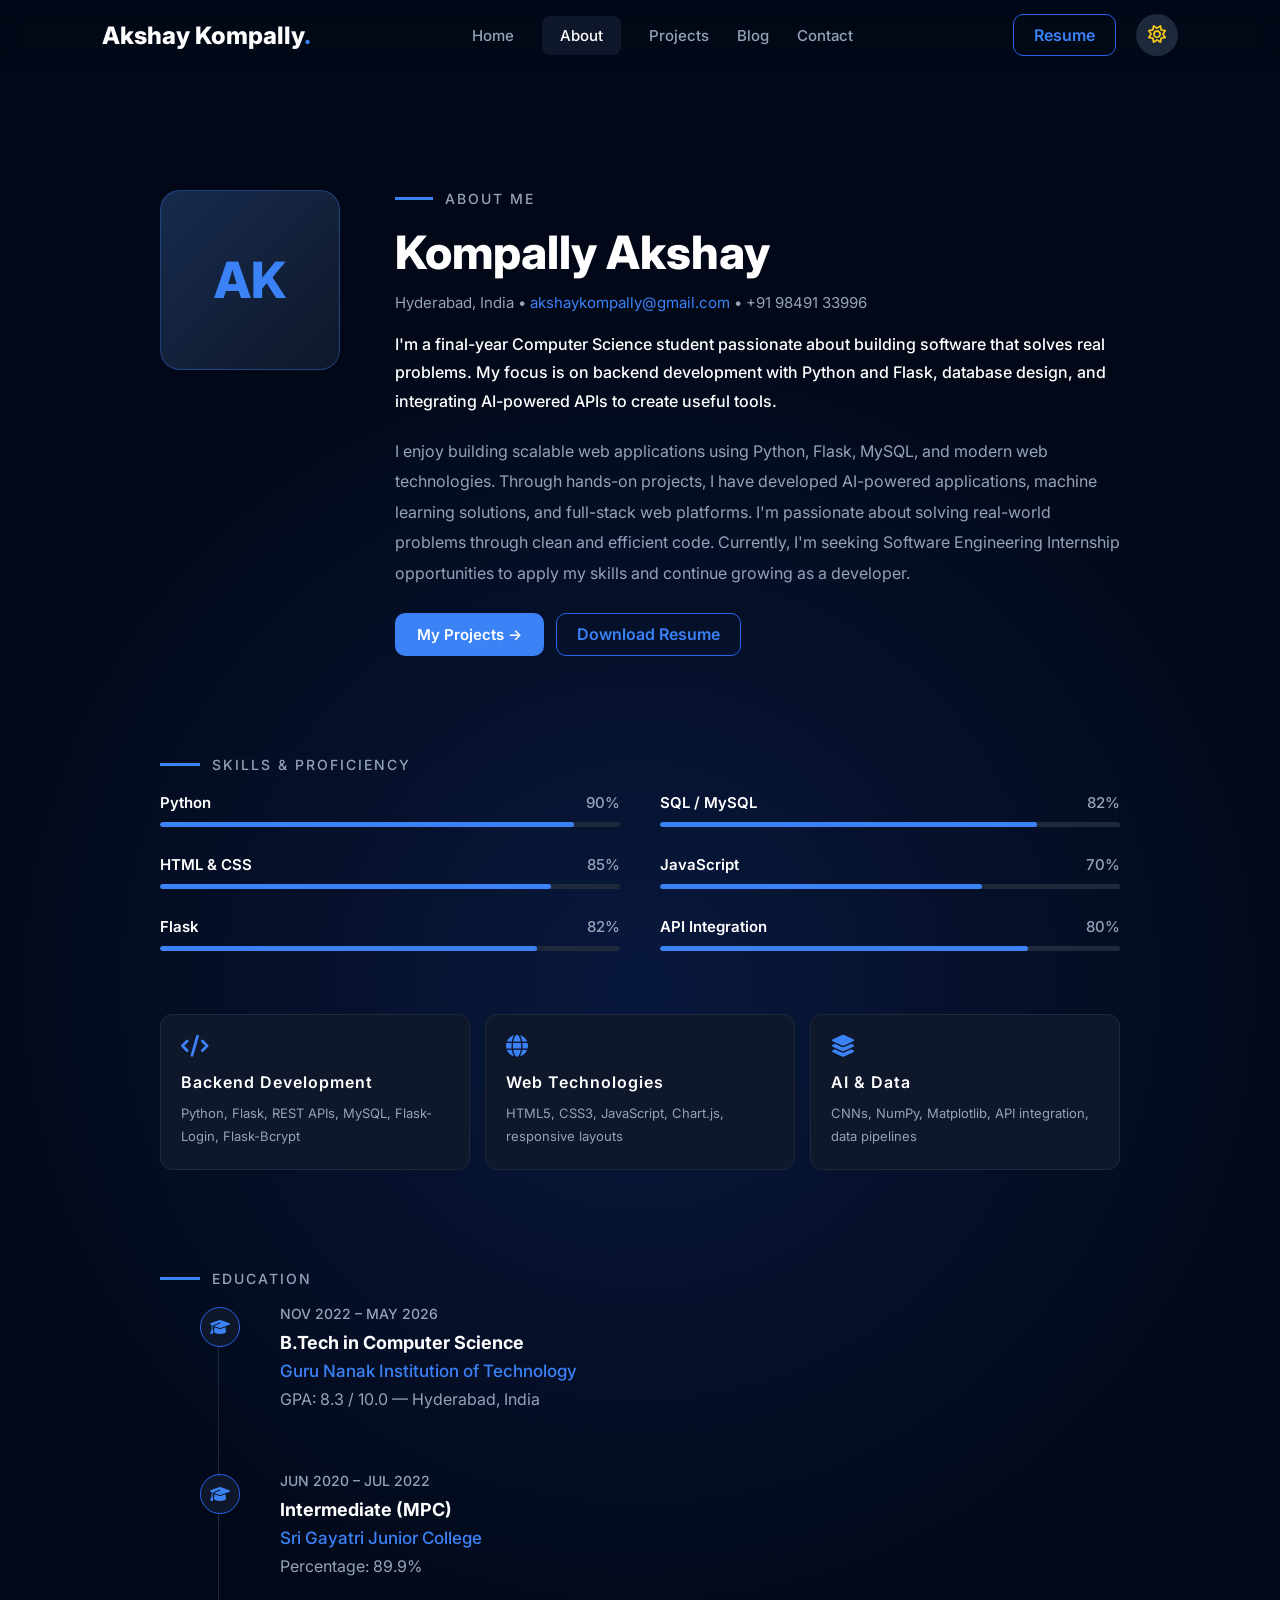
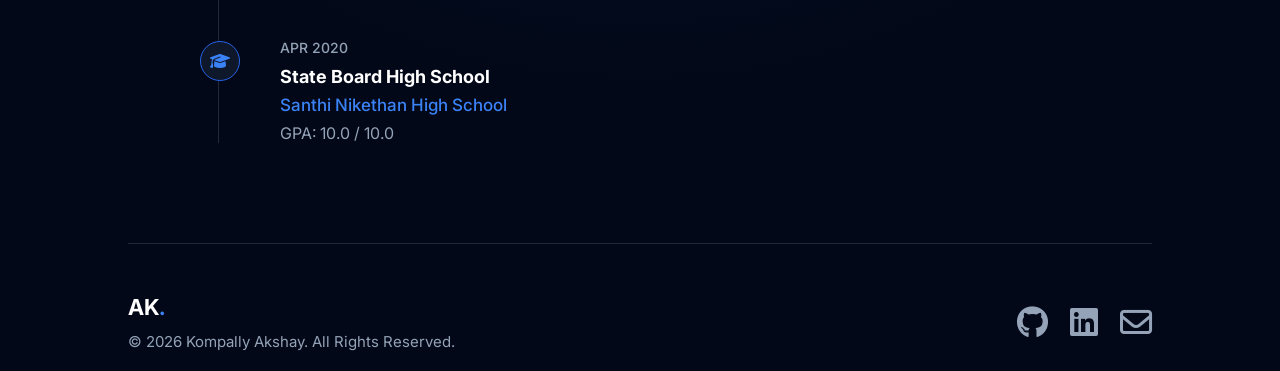
==== commit 90c45002: "Added the links in the project which is redirect to the pages" ====
--- a/about.html
+++ b/about.html
@@ -17,7 +17,7 @@
 <body>
 
 <header class="navbar">
-    <div class="logo">AK<span>.</span></div> 
+    <div class="logo">Akshay Kompally<span>.</span></div> 
 
     <nav>
         <ul>
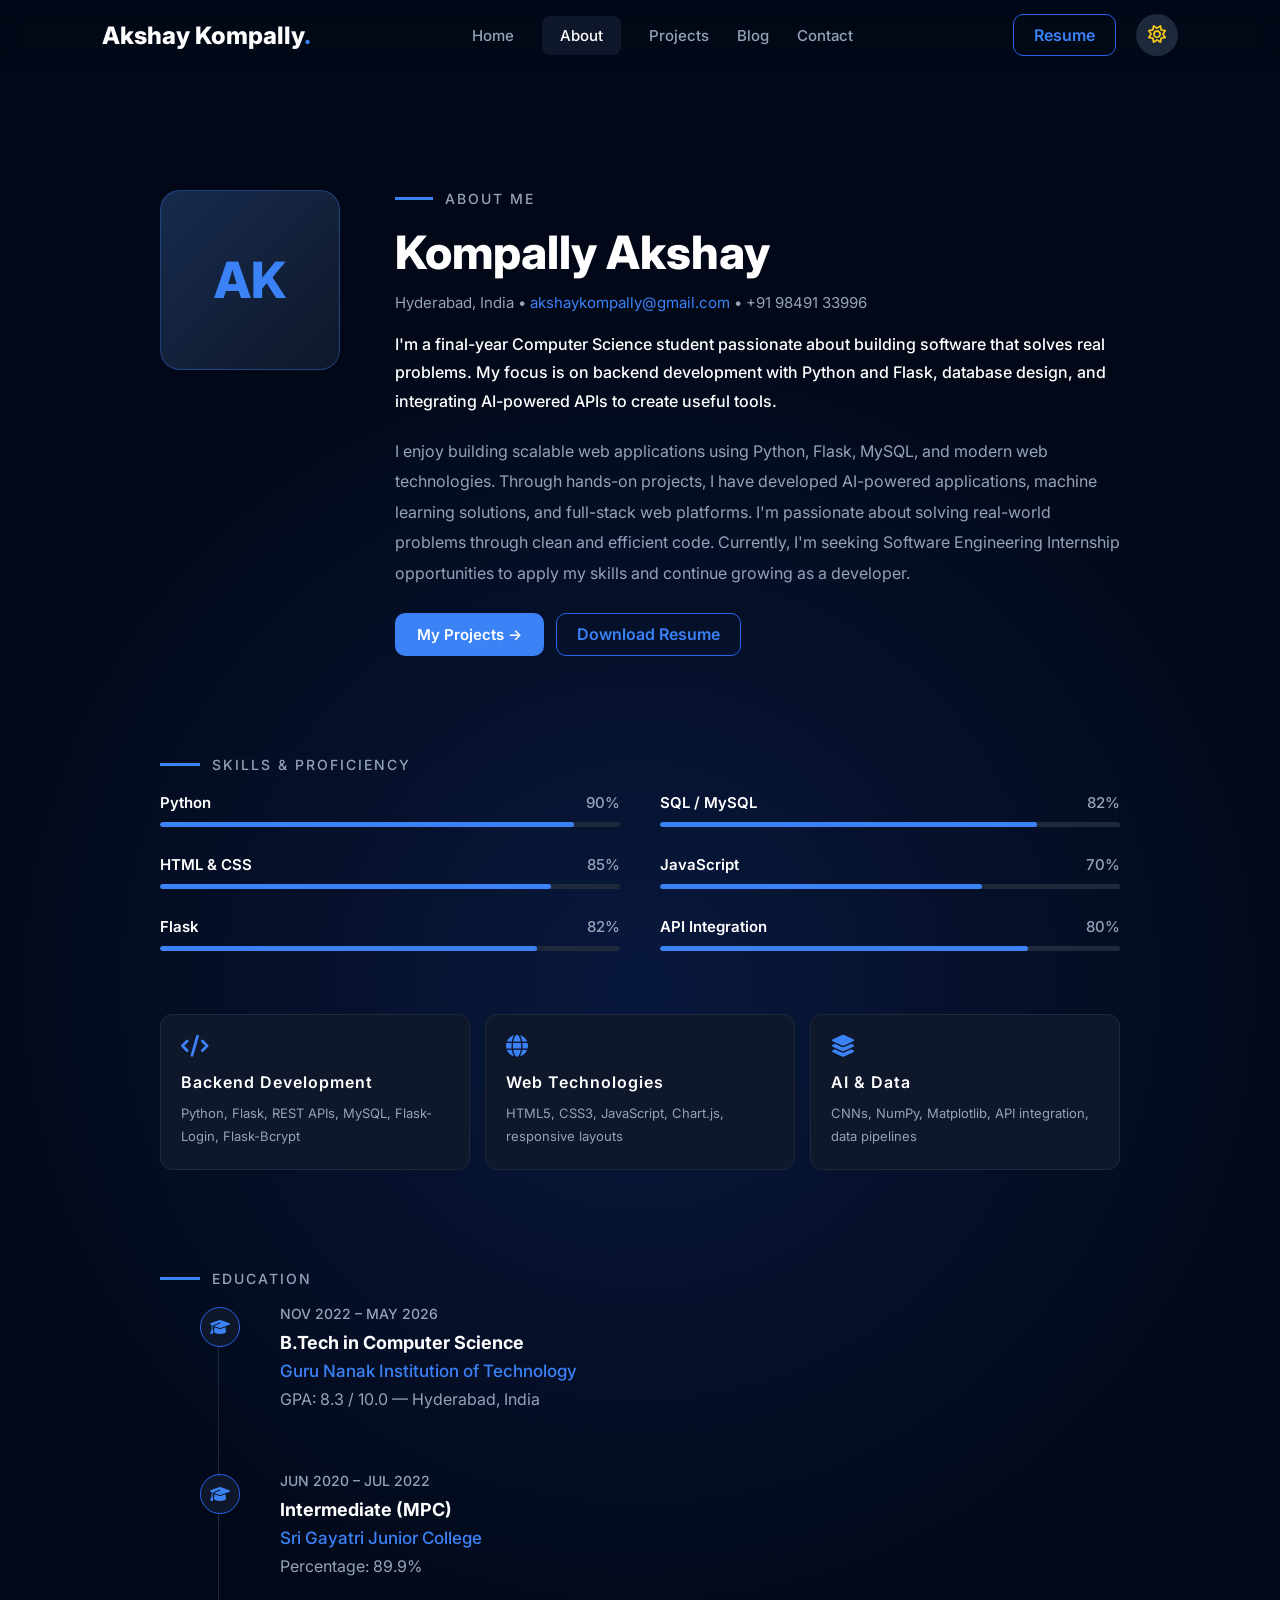
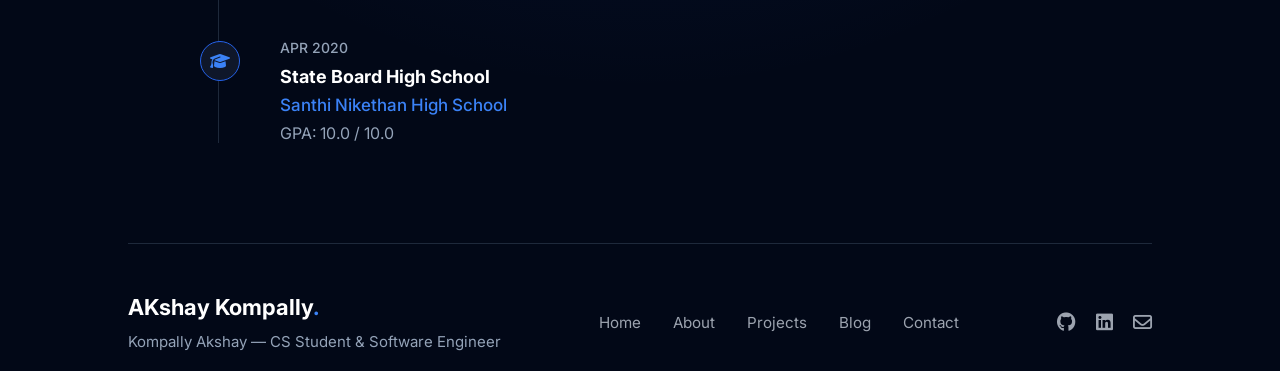
==== commit 574eb5d1: "Updated dashboard" ====
--- a/about.html
+++ b/about.html
@@ -317,26 +317,39 @@
 </section>
 
 
+
 <footer class="footer">
 
     <div class="footer-content">
 
         <div class="footer-left">
-            <h2>AK<span>.</span></h2>
-            <p> © 2026 Kompally Akshay. All Rights Reserved.</p>
-        </div>
-
-        
+            <h2>AKshay Kompally<span>.</span></h2>
+            <p>Kompally Akshay — CS Student & Software Engineer</p>
+        </div>
+
+        <div class="footer-center">
+            <a href="index.html">Home</a>
+            <a href="about.html">About</a>
+            <a href="projects.html">Projects</a>
+            <a href="blog.html">Blog</a>
+            <a href="contact.html">Contact</a>
+        </div>
 
         <div class="footer-right">
-            <a href="https://github.com/Akshaykompally" target="_blank"><i class="fa-brands fa-github"></i></a>
-            <a href="https://www.linkedin.com/in/kompallyakshay/" target="_blank"><i class="fa-brands fa-linkedin"></i></a>
-            <a href="mailto:akshay.kompally@gmail.com" target="_blank"><i class="fa-regular fa-envelope"></i></a>
-        </div>
-
-    </div>
-
-</footer> 
+            <a href="https://github.com/Akshaykompally" target="_blank">
+                <i class="fa-brands fa-github"></i>
+            </a>
+            <a href="https://www.linkedin.com/in/kompallyakshay/" target="_blank">
+                <i class="fa-brands fa-linkedin"></i>
+            </a>
+            <a href="mailto:akshay.kompally@gmail.com">
+                <i class="fa-regular fa-envelope"></i>
+            </a>
+        </div>
+
+    </div>
+
+</footer>
 
 <script src="script.js"></script>
 
--- a/style.css
+++ b/style.css
@@ -2446,4 +2446,55 @@
     .description{
         font-size:14px;
     }
+}
+
+.footer-content{
+    display:flex;
+    justify-content:space-between;
+    align-items:center;
+    gap:40px;
+}
+
+.footer-center{
+    display:flex;
+    gap:32px;
+}
+
+.footer-center a{
+    text-decoration:none;
+    color:#9ca3af;
+    font-size:0.95rem;
+    transition:0.3s;
+}
+
+.footer-center a:hover{
+    color:#fff;
+}
+
+.footer-right{
+    display:flex;
+    gap:20px;
+}
+
+.footer-right a{
+    color:#9ca3af;
+    font-size:1.2rem;
+    transition:0.3s;
+}
+
+.footer-right a:hover{
+    color:#fff;
+}
+
+@media (max-width:768px){
+    .footer-content{
+        flex-direction:column;
+        text-align:center;
+    }
+
+    .footer-center{
+        flex-wrap:wrap;
+        justify-content:center;
+        gap:20px;
+    }
 }
